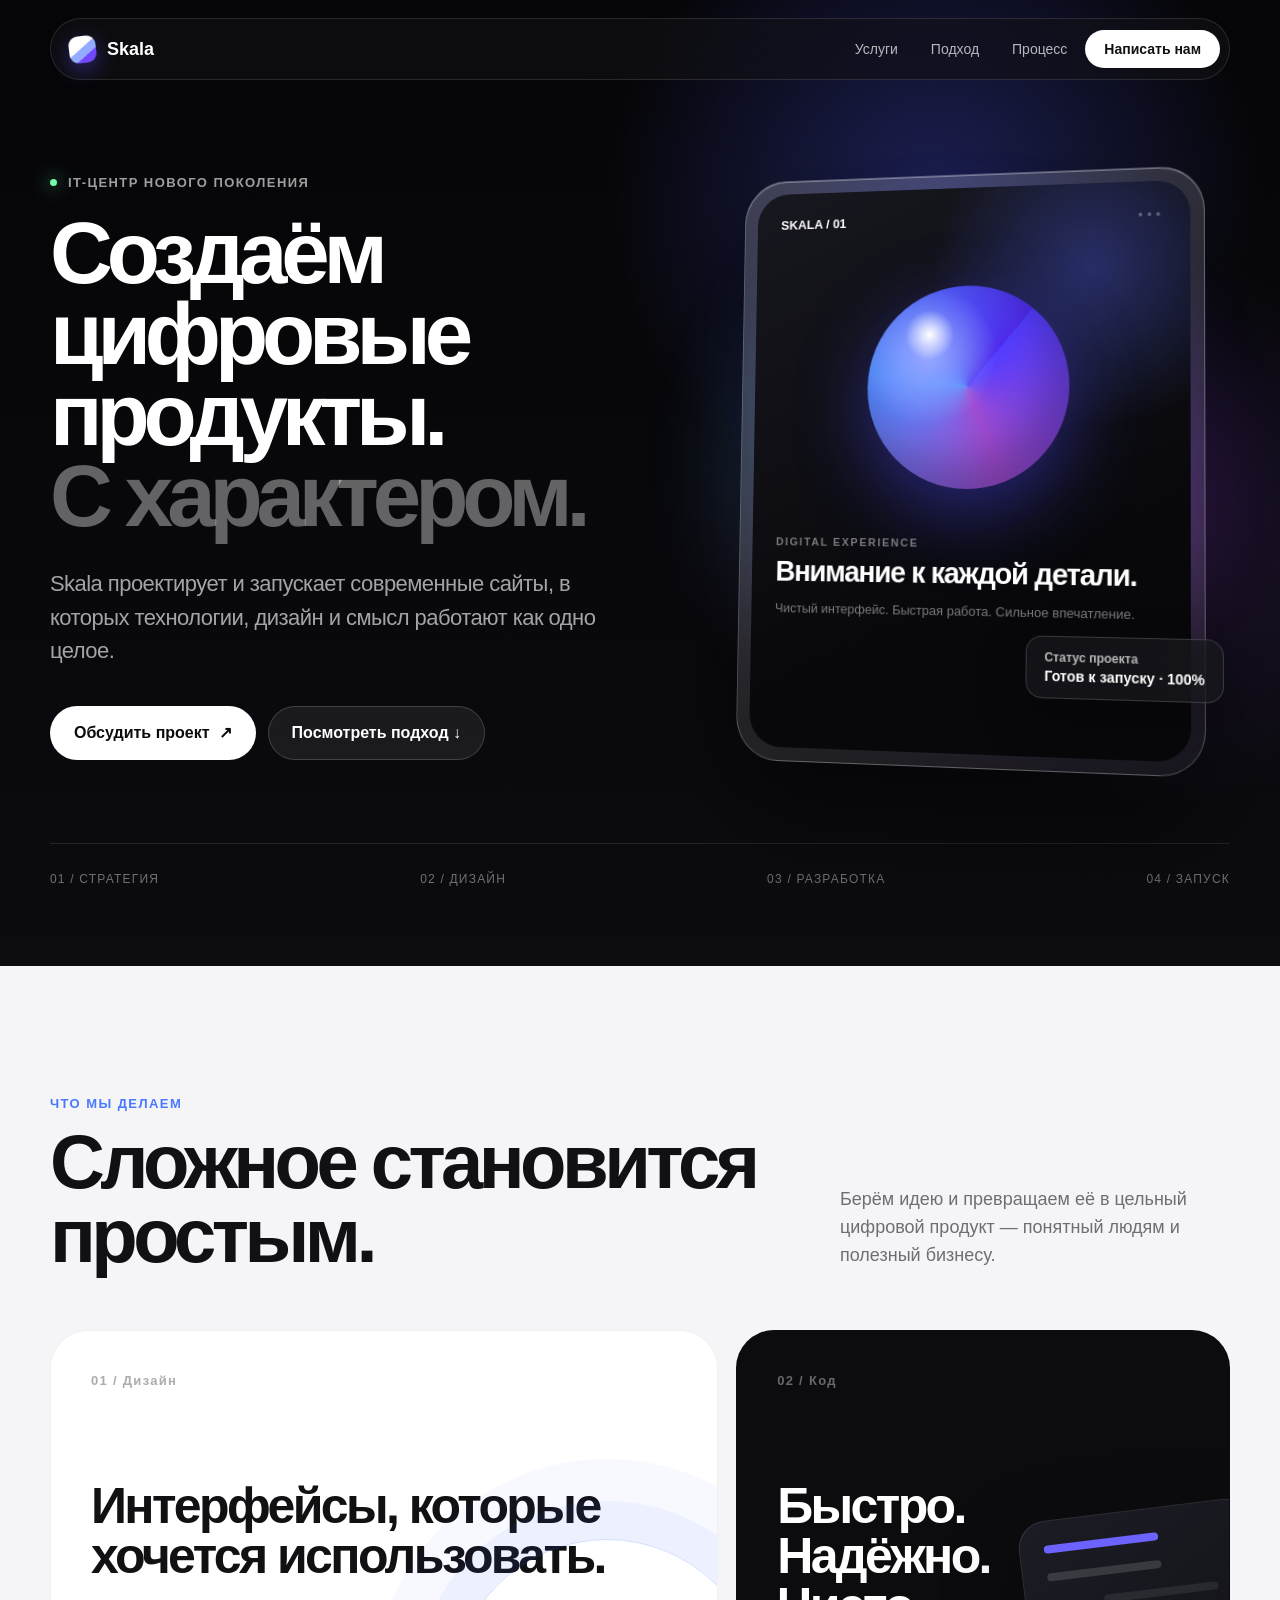
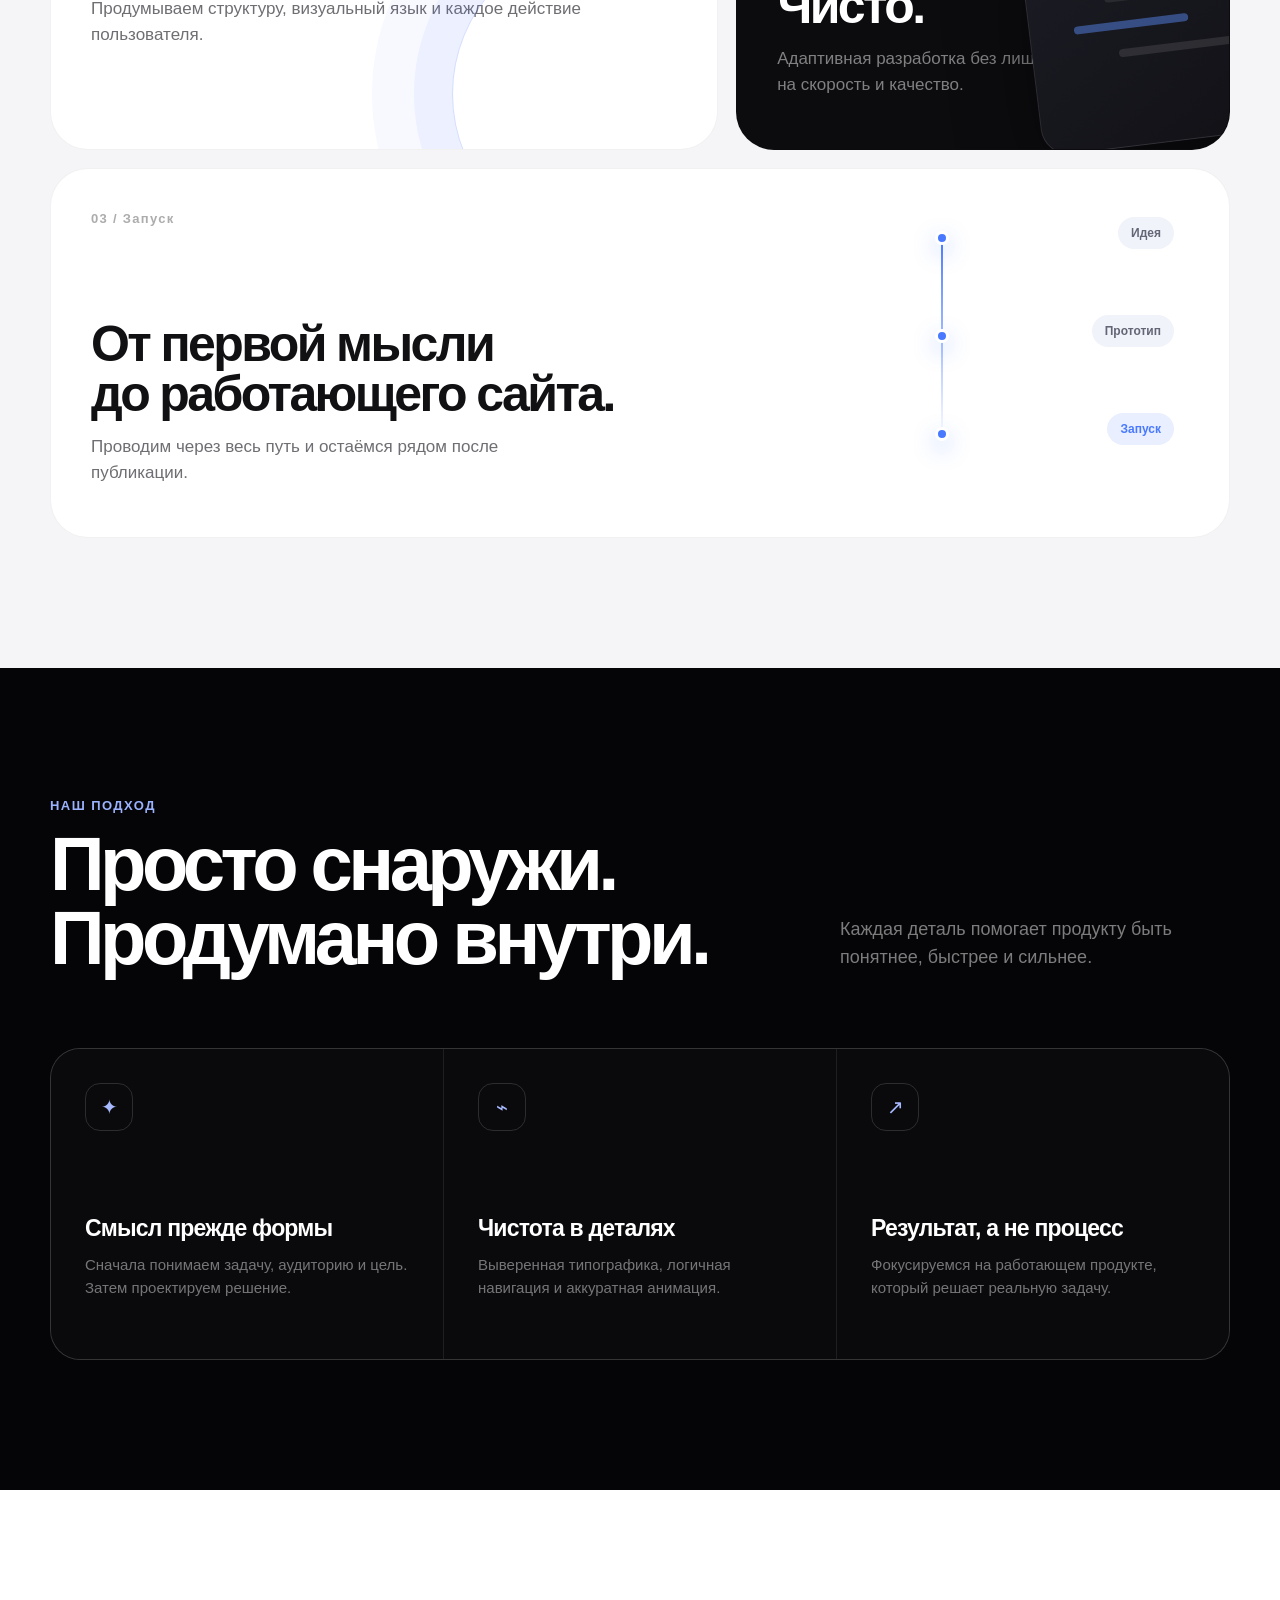
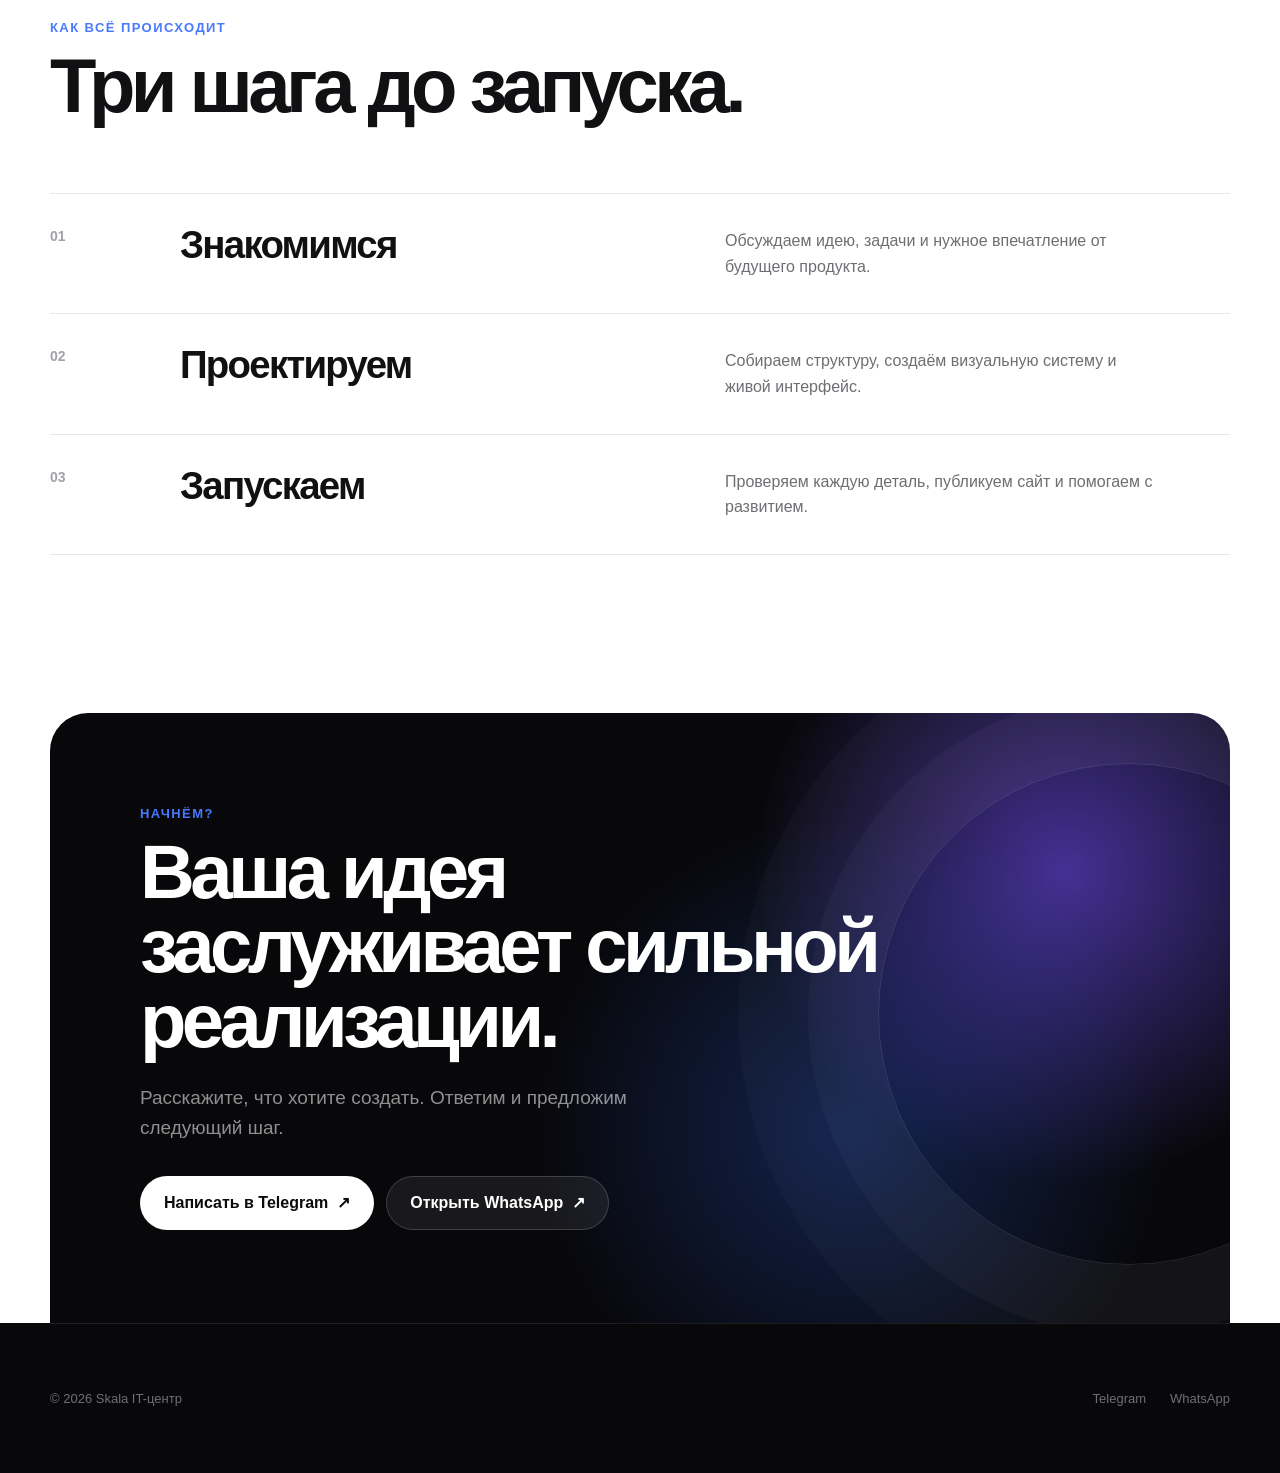
==== index.html @ bb8cf8e9 "Add files via upload" ====
<!doctype html>
<html lang="ru">
<head>
  <meta charset="UTF-8">
  <meta name="viewport" content="width=device-width, initial-scale=1">
  <meta name="description" content="Skala — IT-центр. Создаём современные сайты и цифровые продукты.">
  <meta property="og:type" content="website">
  <meta property="og:title" content="Skala — цифровые продукты с характером">
  <meta property="og:description" content="Современные сайты и цифровые продукты: от идеи до готового запуска.">
  <meta property="og:image" content="og.png">
  <meta name="twitter:card" content="summary_large_image">
  <meta name="twitter:title" content="Skala — цифровые продукты с характером">
  <meta name="twitter:description" content="Современные сайты и цифровые продукты: от идеи до готового запуска.">
  <meta name="twitter:image" content="og.png">
  <meta name="theme-color" content="#050507">
  <title>Skala — цифровые продукты с характером</title>
  <style>
    :root{--bg:#050507;--paper:#f5f5f7;--ink:#111114;--muted:#6e6e73;--blue:#4879ff;--r:38px}
    *{box-sizing:border-box}html{scroll-behavior:smooth}body{margin:0;background:var(--paper);color:var(--ink);font-family:-apple-system,BlinkMacSystemFont,"Segoe UI",sans-serif;-webkit-font-smoothing:antialiased;overflow-x:hidden}a{color:inherit}.shell{width:min(1180px,calc(100% - 48px));margin:auto}
    .navbox{position:fixed;inset:18px 0 auto;z-index:20;pointer-events:none}.nav{min-height:62px;padding:8px 9px 8px 18px;border:1px solid #ffffff1e;border-radius:999px;background:#111114a8;backdrop-filter:blur(22px) saturate(150%);display:flex;align-items:center;justify-content:space-between;color:#fff;pointer-events:auto;transition:.3s}.nav.scrolled{transform:translateY(-4px);background:#111114eb;box-shadow:0 16px 50px #0005}.brand{display:flex;align-items:center;gap:11px;font-size:18px;font-weight:700;text-decoration:none}.mark{width:27px;height:27px;border-radius:9px;background:linear-gradient(145deg,#fff 0 45%,#94acff 46% 68%,#7148ff 69%);box-shadow:0 7px 20px #574cff66;transform:rotate(-7deg)}.links{display:flex;align-items:center;gap:3px}.links a{padding:11px 15px;border-radius:999px;color:#ffffffb3;font-size:14px;text-decoration:none}.links a:hover{color:#fff;background:#ffffff12}.links .navcta{padding-inline:19px;color:#111;background:#fff;font-weight:650}.menu{display:none}
    .hero{min-height:930px;padding:170px 0 80px;color:#fff;background:radial-gradient(circle at 73% 20%,#4e58ff4d,transparent 27%),radial-gradient(circle at 90% 55%,#a64fff29,transparent 22%),linear-gradient(#050507,#0b0b10);overflow:hidden}.hero-grid{display:grid;grid-template-columns:1.05fr minmax(390px,.95fr);gap:70px;align-items:center}.eyebrow,.kicker{margin:0 0 23px;color:#ffffff9c;font-size:13px;font-weight:700;letter-spacing:.11em;text-transform:uppercase}.eyebrow{display:flex;align-items:center;gap:11px}.eyebrow:before{content:"";width:7px;height:7px;border-radius:50%;background:#70ffa8;box-shadow:0 0 18px #70ffa8}.hero h1{margin:0;font-size:clamp(56px,6.8vw,94px);line-height:.93;letter-spacing:-.07em;font-weight:720}.hero h1 span{display:block;color:#ffffff5e}.lead{max-width:590px;margin:30px 0 0;color:#ffffffa1;font-size:clamp(18px,2vw,22px);line-height:1.52;letter-spacing:-.025em}.actions{display:flex;gap:12px;flex-wrap:wrap;margin-top:38px}.btn{min-height:54px;padding:0 23px;border:1px solid transparent;border-radius:999px;display:inline-flex;align-items:center;justify-content:center;gap:9px;font-size:16px;font-weight:650;text-decoration:none;transition:.22s}.btn:hover{transform:translateY(-2px)}.primary{color:#0b0b0d;background:#fff}.ghost{border-color:#ffffff2b;background:#ffffff12;color:#fff}.btn span{transition:.22s}.btn:hover span{transform:translate(3px,-2px)}
    .visual{position:relative;min-height:590px;display:grid;place-items:center;perspective:1200px}.halo{position:absolute;width:460px;height:460px;border-radius:50%;background:conic-gradient(#315dff,#913cff,#d06ee8,#5ea1ff,#315dff);filter:blur(45px);opacity:.3;animation:breathe 7s ease-in-out infinite}.device{position:relative;width:min(100%,470px);aspect-ratio:.79;padding:13px;border:1px solid #ffffff38;border-radius:44px;background:linear-gradient(145deg,#ffffff32,#ffffff0a);box-shadow:0 50px 100px #0008,inset 0 1px #ffffff50;transform:rotateY(-9deg) rotateX(3deg);backdrop-filter:blur(20px);animation:float 7s ease-in-out infinite}.screen{height:100%;padding:25px;border-radius:33px;background:radial-gradient(circle at 78% 15%,#5466ff59,transparent 27%),linear-gradient(155deg,#17171f,#08080b 70%)}.screen-top{display:flex;justify-content:space-between;font-size:13px;font-weight:700}.dots{letter-spacing:4px;color:#ffffff4b}.orb{width:205px;height:205px;margin:60px auto 48px;border-radius:50%;background:radial-gradient(circle at 31% 24%,#fff,transparent 12%),radial-gradient(circle at 30% 34%,#9aa8ff,transparent 36%),conic-gradient(from 40deg,#523cff,#a04cd3,#4b8cff,#4f2bec);box-shadow:0 24px 78px #4b48ff73,inset -18px -24px 45px #0004}.label{margin:0 0 9px;color:#ffffff75;font-size:11px;font-weight:700;letter-spacing:.16em;text-transform:uppercase}.screen h2{margin:0;font-size:29px;line-height:1.05;letter-spacing:-.045em}.screen p:last-child{color:#ffffff75;font-size:13px;line-height:1.5}.note{position:absolute;right:-18px;bottom:70px;padding:13px 17px;border:1px solid #ffffff29;border-radius:16px;background:#18181eba;box-shadow:0 20px 50px #0005;backdrop-filter:blur(18px);color:#ffffffb3;font-size:12px;font-weight:600}.note strong{display:block;margin-top:3px;color:#fff;font-size:14px}.hero-foot{margin-top:78px;padding-top:28px;border-top:1px solid #ffffff1a;display:flex;justify-content:space-between;color:#ffffff6b;font-size:12px;letter-spacing:.1em;text-transform:uppercase}
    .section{padding:130px 0}.head{display:flex;justify-content:space-between;align-items:end;gap:40px;margin-bottom:56px}.kicker{color:var(--blue);margin-bottom:14px}.head h2,.cta h2{max-width:800px;margin:0;font-size:clamp(44px,6.1vw,76px);line-height:.98;letter-spacing:-.06em}.intro{max-width:390px;margin:0 0 4px;color:var(--muted);font-size:18px;line-height:1.55}
    .bento{display:grid;grid-template-columns:1.15fr .85fr;gap:18px}.card{position:relative;min-height:420px;padding:40px;border:1px solid #1111140f;border-radius:var(--r);background:#fff;overflow:hidden;transition:.35s}.card:hover{transform:translateY(-5px);box-shadow:0 28px 70px #00000014}.dark{color:#fff;background:#0c0c0f}.wide{grid-column:1/-1;min-height:370px}.num{color:#11111459;font-size:13px;font-weight:750;letter-spacing:.1em}.dark .num{color:#ffffff61}.card h3{max-width:570px;margin:92px 0 15px;font-size:clamp(32px,4vw,50px);line-height:1;letter-spacing:-.052em}.card p{max-width:500px;margin:0;color:var(--muted);font-size:17px;line-height:1.55}.dark p{color:#ffffff7a}.rings{position:absolute;width:310px;height:310px;right:-45px;bottom:-100px;border:1px solid #3964ff38;border-radius:50%;box-shadow:0 0 0 38px #3964ff0f,0 0 0 80px #3964ff09}.code{position:absolute;right:-35px;bottom:5px;width:235px;height:235px;padding:24px;border:1px solid #ffffff1a;border-radius:28px;background:linear-gradient(145deg,#1c1c25,#111116);box-shadow:0 30px 80px #0006;transform:rotate(-7deg)}.code:before{content:"";display:block;width:62%;height:8px;border-radius:8px;background:#6b62ff;box-shadow:0 28px #ffffff24,54px 56px #ffffff14,20px 84px #5e91ff73,62px 112px #ffffff1a}.timeline{position:absolute;right:55px;top:48px;width:38%;height:76%}.line{position:absolute;left:48%;top:6%;width:2px;height:70%;background:linear-gradient(var(--blue),#3972ff0d)}.stage{position:absolute;right:0;padding:9px 13px;border-radius:999px;background:#f1f3fa;color:#646675;font-size:12px;font-weight:700}.s1{top:0}.s2{top:35%}.s3{top:70%;color:var(--blue);background:#e9efff}.pin{position:absolute;left:calc(48% - 6px);width:14px;height:14px;border:3px solid #fff;border-radius:50%;background:var(--blue);box-shadow:0 8px 22px #2f6bff59}.p1{top:5%}.p2{top:40%}.p3{top:75%}
    .black{color:#fff;background:var(--bg)}.black .kicker{color:#9bb3ff}.black .intro{color:#ffffff7a}.values{display:grid;grid-template-columns:repeat(3,1fr);gap:1px;margin-top:72px;border:1px solid #ffffff1a;border-radius:30px;overflow:hidden;background:#ffffff1a}.value{min-height:310px;padding:34px;background:#0a0a0d}.icon{width:48px;height:48px;margin-bottom:84px;border:1px solid #ffffff24;border-radius:15px;display:grid;place-items:center;color:#a8baff;font-size:20px}.value h3{margin:0 0 11px;font-size:23px;letter-spacing:-.035em}.value p{margin:0;color:#ffffff70;font-size:15px;line-height:1.55}
    .process{background:#fff}.steps{margin-top:70px}.step{display:grid;grid-template-columns:90px 1fr 1fr;gap:40px;padding:34px 0;border-top:1px solid #1111141a}.step:last-child{border-bottom:1px solid #1111141a}.step span{color:#a2a2a8;font-size:14px;font-weight:700}.step h3{margin:-5px 0 0;font-size:clamp(28px,3vw,41px);letter-spacing:-.045em}.step p{max-width:430px;margin:0;color:var(--muted);font-size:16px;line-height:1.6}
    .contact{padding:28px 0 0;background:#fff}.cta{position:relative;min-height:610px;padding:90px;border-radius:var(--r) var(--r) 0 0;color:#fff;background:radial-gradient(circle at 86% 26%,#7251ff8f,transparent 28%),radial-gradient(circle at 68% 68%,#2d69ff47,transparent 35%),#08080b;overflow:hidden;display:flex;flex-direction:column;align-items:flex-start;justify-content:center}.cta:after{content:"";position:absolute;right:-150px;top:50px;width:500px;height:500px;border:1px solid #ffffff1f;border-radius:50%;box-shadow:0 0 0 70px #ffffff07,0 0 0 140px #ffffff05}.cta>*{position:relative;z-index:1}.cta p:not(.kicker){max-width:570px;margin:25px 0 0;color:#ffffff8c;font-size:19px;line-height:1.55}.cta .actions{margin-top:34px}footer{color:#ffffff6b;background:#08080b}.footer{min-height:150px;border-top:1px solid #ffffff17;display:flex;align-items:center;justify-content:space-between;font-size:13px}.social{display:flex;gap:24px}.social a{text-decoration:none}.social a:hover{color:#fff}
    .reveal{opacity:0;transform:translateY(24px);transition:opacity .75s,transform .75s cubic-bezier(.2,.75,.2,1)}.reveal.visible{opacity:1;transform:none}
    @keyframes float{0%,100%{transform:rotateY(-9deg) rotateX(3deg) translateY(0)}50%{transform:rotateY(-7deg) rotateX(1deg) translateY(-13px)}}@keyframes breathe{0%,100%{transform:scale(.92);opacity:.26}50%{transform:scale(1.08) rotate(10deg);opacity:.4}}
    @media(max-width:940px){.hero-grid{grid-template-columns:1fr}.visual{min-height:560px}.device{width:min(78vw,460px)}.head{display:block}.intro{margin-top:24px}.values{grid-template-columns:1fr}.value{min-height:235px}.icon{margin-bottom:48px}}
    @media(max-width:720px){.shell{width:calc(100% - 28px)}.navbox{top:10px}.nav{min-height:56px}.menu{width:40px;height:40px;border:0;border-radius:50%;background:#fff;display:grid;place-items:center;font-size:18px}.links{position:absolute;top:64px;left:0;right:0;padding:10px;border:1px solid #ffffff1f;border-radius:24px;background:#0e0e11f7;display:none;flex-direction:column;align-items:stretch;box-shadow:0 25px 60px #0007}.links.open{display:flex}.links a{text-align:center;padding:14px}.hero{min-height:auto;padding:136px 0 62px}.hero h1{font-size:clamp(49px,14vw,68px)}.actions{flex-direction:column}.btn{width:100%}.visual{min-height:470px}.device{width:min(84vw,390px);border-radius:36px}.screen{padding:21px;border-radius:27px}.orb{width:165px;height:165px;margin:43px auto 35px}.screen h2{font-size:24px}.note{right:-9px;bottom:45px}.hero-foot{margin-top:42px;display:grid;grid-template-columns:1fr 1fr;gap:15px;font-size:10px}.section{padding:92px 0}.head h2,.cta h2{font-size:clamp(40px,12vw,58px)}.head{margin-bottom:38px}.bento{grid-template-columns:1fr}.card,.wide{grid-column:auto;min-height:400px;padding:30px;border-radius:31px}.card h3{margin-top:72px}.wide{padding-bottom:210px}.timeline{right:10%;top:auto;bottom:10px;width:67%;height:185px}.code{right:-45px;width:210px;height:210px}.values{margin-top:48px}.step{grid-template-columns:42px 1fr;gap:14px}.step p{grid-column:2;margin-top:-15px}.contact{padding-top:12px}.cta{min-height:560px;padding:55px 28px;border-radius:32px 32px 0 0}.cta:after{opacity:.45}.cta .actions{width:100%}.footer{padding:35px 0;flex-direction:column;align-items:flex-start;justify-content:center;gap:24px}}
    @media(prefers-reduced-motion:reduce){html{scroll-behavior:auto}*,*:before,*:after{animation-duration:.01ms!important;transition-duration:.01ms!important}.reveal{opacity:1;transform:none}}
  </style>
</head>
<body>
  <header class="navbox"><nav class="nav shell"><a class="brand" href="#top"><span class="mark"></span>Skala</a><button class="menu" aria-expanded="false" aria-label="Открыть меню">≡</button><div class="links"><a href="#services">Услуги</a><a href="#approach">Подход</a><a href="#process">Процесс</a><a class="navcta" href="https://t.me/Skala9009" target="_blank" rel="noopener">Написать нам</a></div></nav></header>
  <main id="top">
    <section class="hero"><div class="shell">
      <div class="hero-grid">
        <div><p class="eyebrow">IT-центр нового поколения</p><h1>Создаём цифровые продукты.<span>С характером.</span></h1><p class="lead">Skala проектирует и запускает современные сайты, в которых технологии, дизайн и смысл работают как одно целое.</p><div class="actions"><a class="btn primary" href="https://t.me/Skala9009" target="_blank" rel="noopener">Обсудить проект <span>↗</span></a><a class="btn ghost" href="#services">Посмотреть подход ↓</a></div></div>
        <div class="visual"><div class="halo"></div><div class="device"><div class="screen"><div class="screen-top"><span>SKALA / 01</span><span class="dots">•••</span></div><div class="orb"></div><p class="label">Digital experience</p><h2>Внимание к каждой детали.</h2><p>Чистый интерфейс. Быстрая работа. Сильное впечатление.</p></div><div class="note">Статус проекта<strong>Готов к запуску · 100%</strong></div></div></div>
      </div>
      <div class="hero-foot"><span>01 / Стратегия</span><span>02 / Дизайн</span><span>03 / Разработка</span><span>04 / Запуск</span></div>
    </div></section>
    <section class="section" id="services"><div class="shell">
      <div class="head reveal"><div><p class="kicker">Что мы делаем</p><h2>Сложное становится простым.</h2></div><p class="intro">Берём идею и превращаем её в цельный цифровой продукт — понятный людям и полезный бизнесу.</p></div>
      <div class="bento">
        <article class="card reveal"><span class="num">01 / Дизайн</span><h3>Интерфейсы, которые хочется использовать.</h3><p>Продумываем структуру, визуальный язык и каждое действие пользователя.</p><div class="rings"></div></article>
        <article class="card dark reveal"><span class="num">02 / Код</span><h3>Быстро.<br>Надёжно.<br>Чисто.</h3><p>Адаптивная разработка без лишнего — с фокусом на скорость и качество.</p><div class="code"></div></article>
        <article class="card wide reveal"><span class="num">03 / Запуск</span><h3>От первой мысли<br>до работающего сайта.</h3><p>Проводим через весь путь и остаёмся рядом после публикации.</p><div class="timeline"><span class="line"></span><i class="pin p1"></i><i class="pin p2"></i><i class="pin p3"></i><span class="stage s1">Идея</span><span class="stage s2">Прототип</span><span class="stage s3">Запуск</span></div></article>
      </div>
    </div></section>
    <section class="section black" id="approach"><div class="shell">
      <div class="head reveal"><div><p class="kicker">Наш подход</p><h2>Просто снаружи.<br>Продумано внутри.</h2></div><p class="intro">Каждая деталь помогает продукту быть понятнее, быстрее и сильнее.</p></div>
      <div class="values reveal"><article class="value"><div class="icon">✦</div><h3>Смысл прежде формы</h3><p>Сначала понимаем задачу, аудиторию и цель. Затем проектируем решение.</p></article><article class="value"><div class="icon">⌁</div><h3>Чистота в деталях</h3><p>Выверенная типографика, логичная навигация и аккуратная анимация.</p></article><article class="value"><div class="icon">↗</div><h3>Результат, а не процесс</h3><p>Фокусируемся на работающем продукте, который решает реальную задачу.</p></article></div>
    </div></section>
    <section class="section process" id="process"><div class="shell">
      <div class="head reveal"><div><p class="kicker">Как всё происходит</p><h2>Три шага до запуска.</h2></div></div>
      <div class="steps"><article class="step reveal"><span>01</span><h3>Знакомимся</h3><p>Обсуждаем идею, задачи и нужное впечатление от будущего продукта.</p></article><article class="step reveal"><span>02</span><h3>Проектируем</h3><p>Собираем структуру, создаём визуальную систему и живой интерфейс.</p></article><article class="step reveal"><span>03</span><h3>Запускаем</h3><p>Проверяем каждую деталь, публикуем сайт и помогаем с развитием.</p></article></div>
    </div></section>
    <section class="contact"><div class="shell"><div class="cta reveal"><p class="kicker">Начнём?</p><h2>Ваша идея заслуживает сильной реализации.</h2><p>Расскажите, что хотите создать. Ответим и предложим следующий шаг.</p><div class="actions"><a class="btn primary" href="https://t.me/Skala9009" target="_blank" rel="noopener">Написать в Telegram <span>↗</span></a><a class="btn ghost" href="https://wa.me/79994349009" target="_blank" rel="noopener">Открыть WhatsApp <span>↗</span></a></div></div></div></section>
  </main>
  <footer><div class="footer shell"><span>© <span id="year"></span> Skala IT-центр</span><div class="social"><a href="https://t.me/Skala9009" target="_blank" rel="noopener">Telegram</a><a href="https://wa.me/79994349009" target="_blank" rel="noopener">WhatsApp</a></div></div></footer>
  <script>
    const nav=document.querySelector('.nav'),menu=document.querySelector('.menu'),links=document.querySelector('.links');
    document.querySelector('#year').textContent=new Date().getFullYear();
    addEventListener('scroll',()=>nav.classList.toggle('scrolled',scrollY>24),{passive:true});
    menu.addEventListener('click',()=>{let open=links.classList.toggle('open');menu.setAttribute('aria-expanded',open);menu.textContent=open?'×':'≡'});
    links.querySelectorAll('a').forEach(a=>a.addEventListener('click',()=>{links.classList.remove('open');menu.textContent='≡'}));
    if(!matchMedia('(prefers-reduced-motion: reduce)').matches&&'IntersectionObserver'in window){const o=new IntersectionObserver(es=>es.forEach(e=>{if(e.isIntersecting){e.target.classList.add('visible');o.unobserve(e.target)}}),{threshold:.12});document.querySelectorAll('.reveal').forEach(e=>o.observe(e))}else document.querySelectorAll('.reveal').forEach(e=>e.classList.add('visible'));
  </script>
</body>
</html>
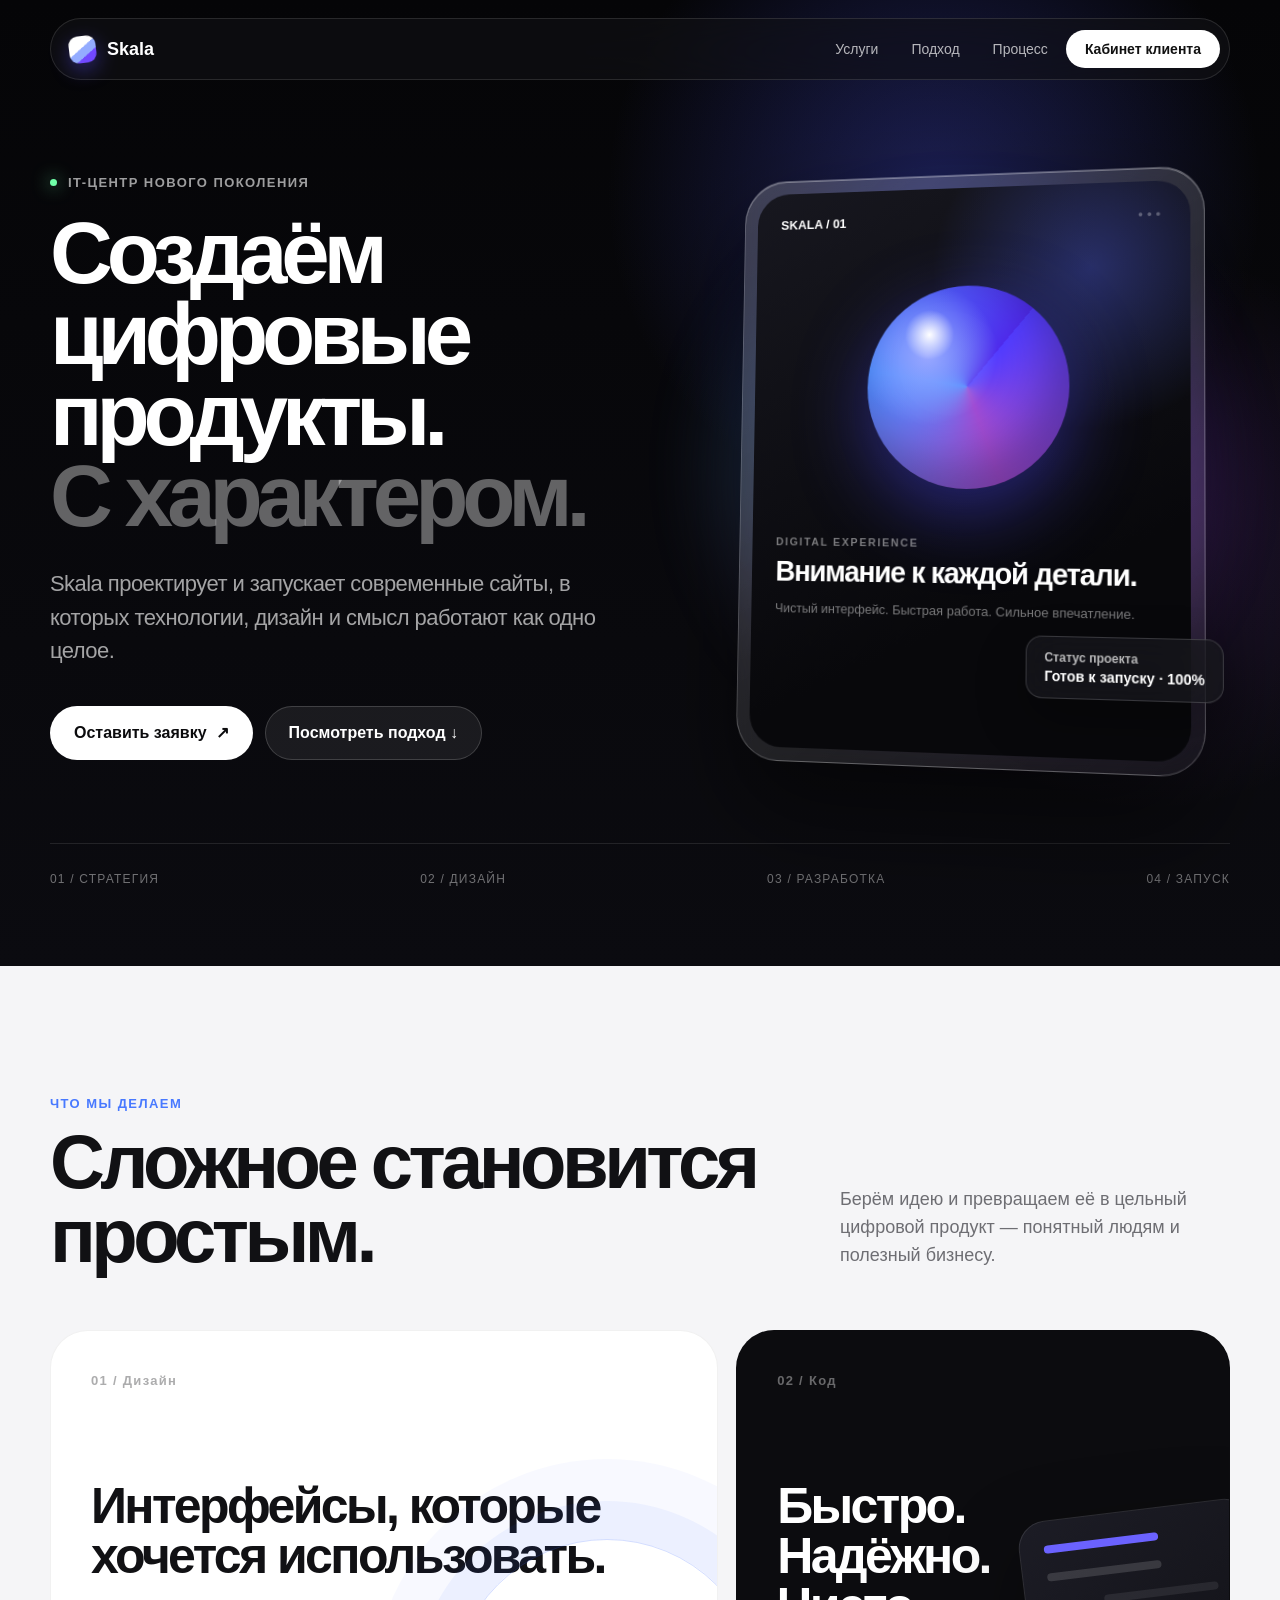
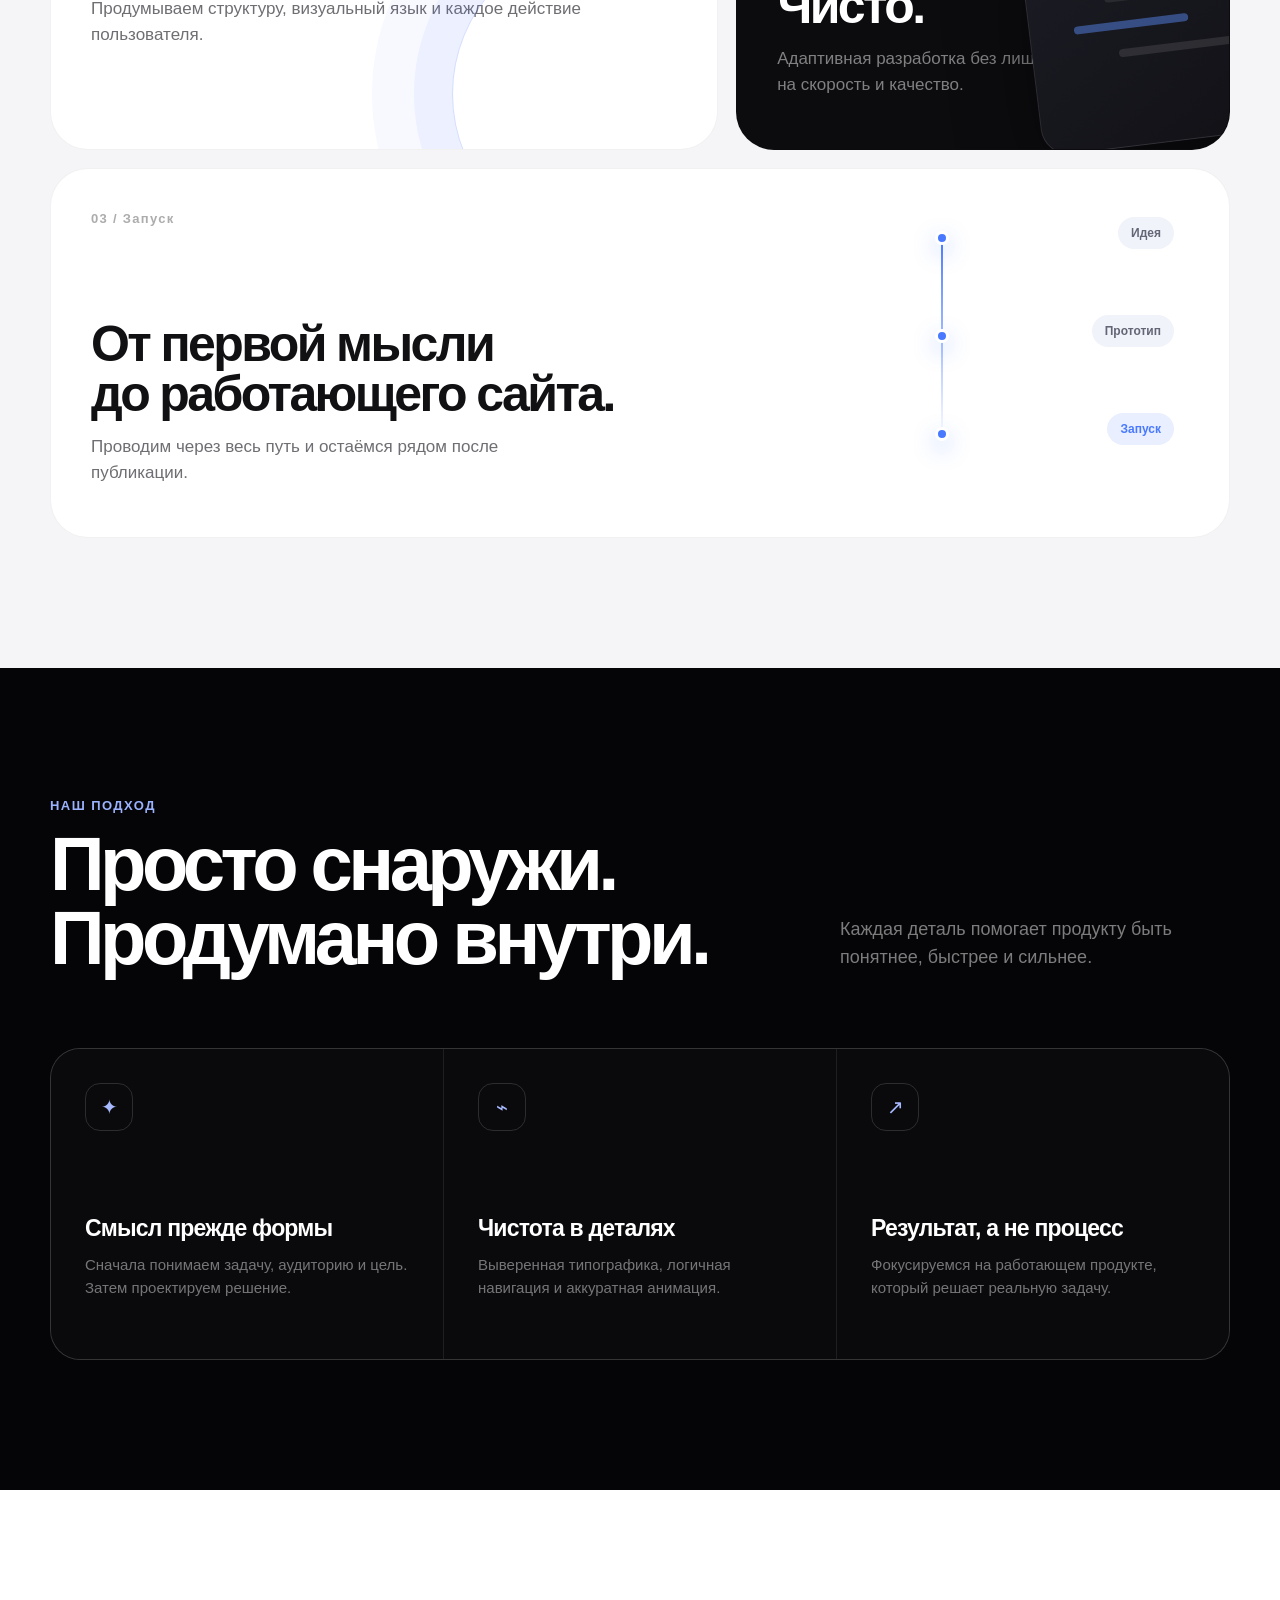
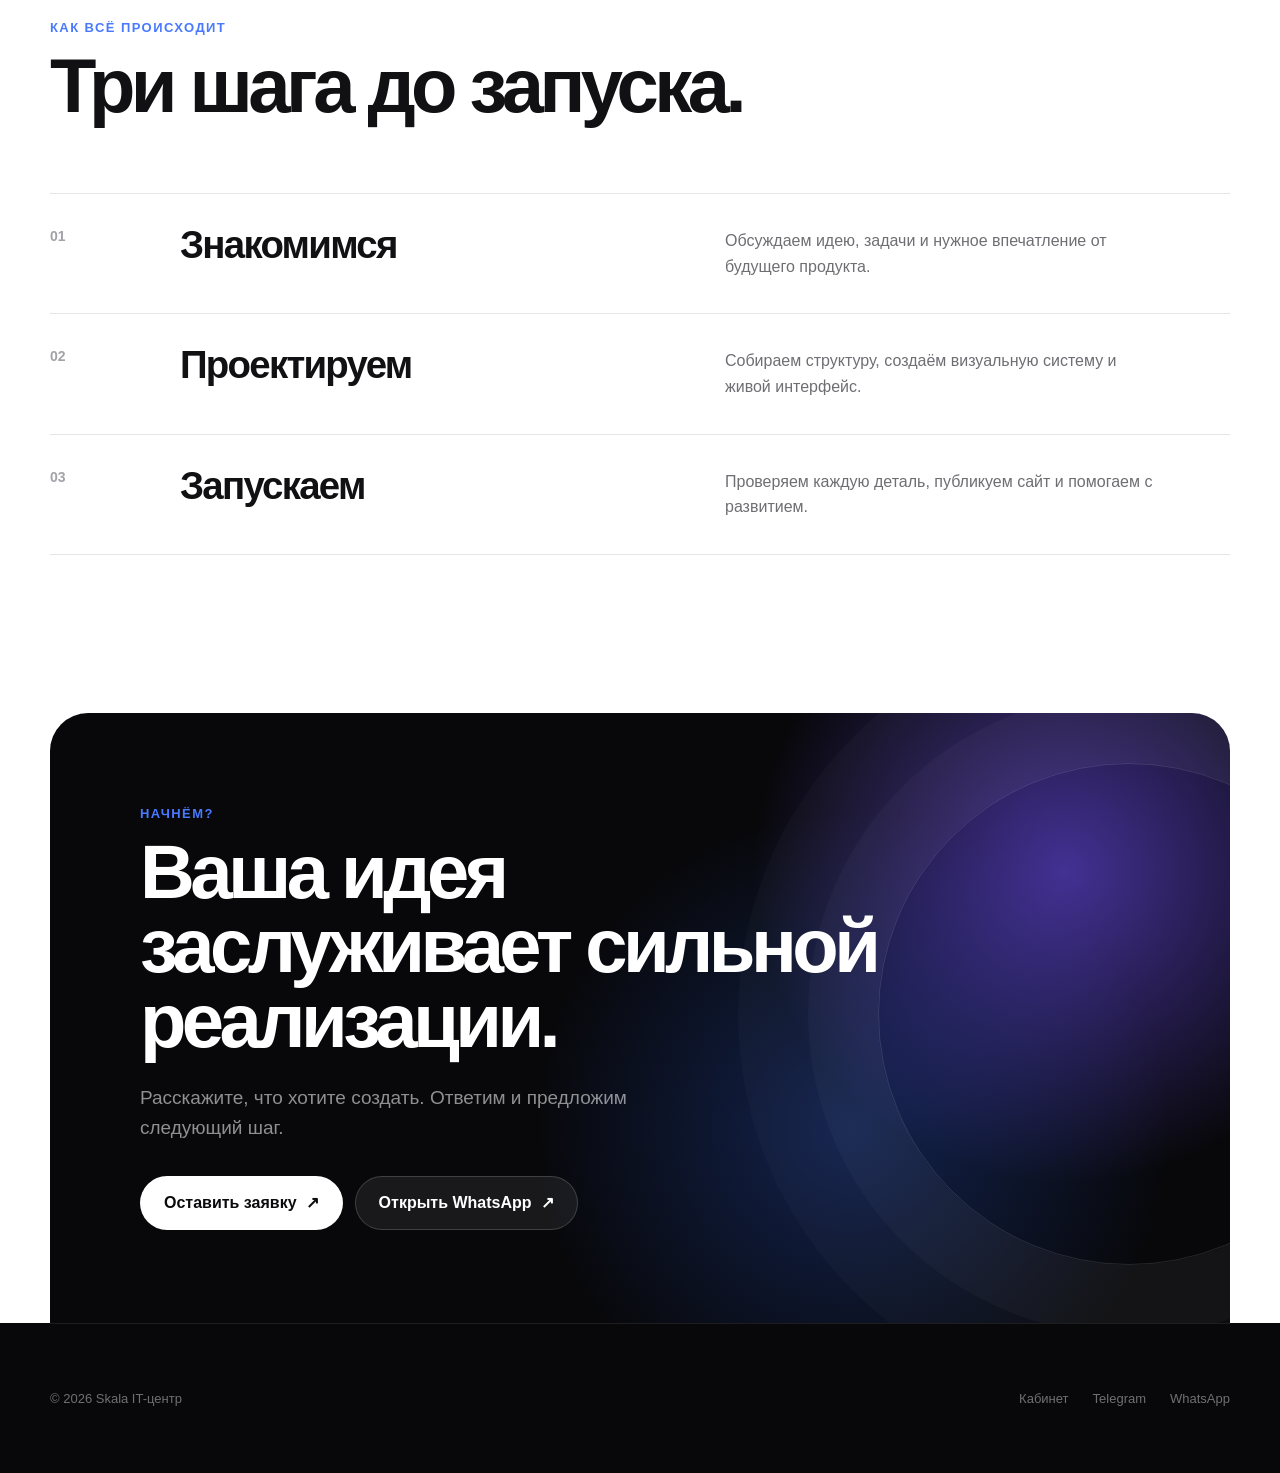
==== commit d04375aa: "Publish Skala app" ====
--- a/index.html
+++ b/index.html
@@ -33,11 +33,11 @@
   </style>
 </head>
 <body>
-  <header class="navbox"><nav class="nav shell"><a class="brand" href="#top"><span class="mark"></span>Skala</a><button class="menu" aria-expanded="false" aria-label="Открыть меню">≡</button><div class="links"><a href="#services">Услуги</a><a href="#approach">Подход</a><a href="#process">Процесс</a><a class="navcta" href="https://t.me/Skala9009" target="_blank" rel="noopener">Написать нам</a></div></nav></header>
+  <header class="navbox"><nav class="nav shell"><a class="brand" href="#top"><span class="mark"></span>Skala</a><button class="menu" aria-expanded="false" aria-label="Открыть меню">≡</button><div class="links"><a href="#services">Услуги</a><a href="#approach">Подход</a><a href="#process">Процесс</a><a class="navcta" href="app/">Кабинет клиента</a></div></nav></header>
   <main id="top">
     <section class="hero"><div class="shell">
       <div class="hero-grid">
-        <div><p class="eyebrow">IT-центр нового поколения</p><h1>Создаём цифровые продукты.<span>С характером.</span></h1><p class="lead">Skala проектирует и запускает современные сайты, в которых технологии, дизайн и смысл работают как одно целое.</p><div class="actions"><a class="btn primary" href="https://t.me/Skala9009" target="_blank" rel="noopener">Обсудить проект <span>↗</span></a><a class="btn ghost" href="#services">Посмотреть подход ↓</a></div></div>
+        <div><p class="eyebrow">IT-центр нового поколения</p><h1>Создаём цифровые продукты.<span>С характером.</span></h1><p class="lead">Skala проектирует и запускает современные сайты, в которых технологии, дизайн и смысл работают как одно целое.</p><div class="actions"><a class="btn primary" href="app/">Оставить заявку <span>↗</span></a><a class="btn ghost" href="#services">Посмотреть подход ↓</a></div></div>
         <div class="visual"><div class="halo"></div><div class="device"><div class="screen"><div class="screen-top"><span>SKALA / 01</span><span class="dots">•••</span></div><div class="orb"></div><p class="label">Digital experience</p><h2>Внимание к каждой детали.</h2><p>Чистый интерфейс. Быстрая работа. Сильное впечатление.</p></div><div class="note">Статус проекта<strong>Готов к запуску · 100%</strong></div></div></div>
       </div>
       <div class="hero-foot"><span>01 / Стратегия</span><span>02 / Дизайн</span><span>03 / Разработка</span><span>04 / Запуск</span></div>
@@ -58,9 +58,9 @@
       <div class="head reveal"><div><p class="kicker">Как всё происходит</p><h2>Три шага до запуска.</h2></div></div>
       <div class="steps"><article class="step reveal"><span>01</span><h3>Знакомимся</h3><p>Обсуждаем идею, задачи и нужное впечатление от будущего продукта.</p></article><article class="step reveal"><span>02</span><h3>Проектируем</h3><p>Собираем структуру, создаём визуальную систему и живой интерфейс.</p></article><article class="step reveal"><span>03</span><h3>Запускаем</h3><p>Проверяем каждую деталь, публикуем сайт и помогаем с развитием.</p></article></div>
     </div></section>
-    <section class="contact"><div class="shell"><div class="cta reveal"><p class="kicker">Начнём?</p><h2>Ваша идея заслуживает сильной реализации.</h2><p>Расскажите, что хотите создать. Ответим и предложим следующий шаг.</p><div class="actions"><a class="btn primary" href="https://t.me/Skala9009" target="_blank" rel="noopener">Написать в Telegram <span>↗</span></a><a class="btn ghost" href="https://wa.me/79994349009" target="_blank" rel="noopener">Открыть WhatsApp <span>↗</span></a></div></div></div></section>
+    <section class="contact"><div class="shell"><div class="cta reveal"><p class="kicker">Начнём?</p><h2>Ваша идея заслуживает сильной реализации.</h2><p>Расскажите, что хотите создать. Ответим и предложим следующий шаг.</p><div class="actions"><a class="btn primary" href="app/">Оставить заявку <span>↗</span></a><a class="btn ghost" href="https://wa.me/79994349009" target="_blank" rel="noopener">Открыть WhatsApp <span>↗</span></a></div></div></div></section>
   </main>
-  <footer><div class="footer shell"><span>© <span id="year"></span> Skala IT-центр</span><div class="social"><a href="https://t.me/Skala9009" target="_blank" rel="noopener">Telegram</a><a href="https://wa.me/79994349009" target="_blank" rel="noopener">WhatsApp</a></div></div></footer>
+  <footer><div class="footer shell"><span>© <span id="year"></span> Skala IT-центр</span><div class="social"><a href="app/">Кабинет</a><a href="https://t.me/Skala9009" target="_blank" rel="noopener">Telegram</a><a href="https://wa.me/79994349009" target="_blank" rel="noopener">WhatsApp</a></div></div></footer>
   <script>
     const nav=document.querySelector('.nav'),menu=document.querySelector('.menu'),links=document.querySelector('.links');
     document.querySelector('#year').textContent=new Date().getFullYear();
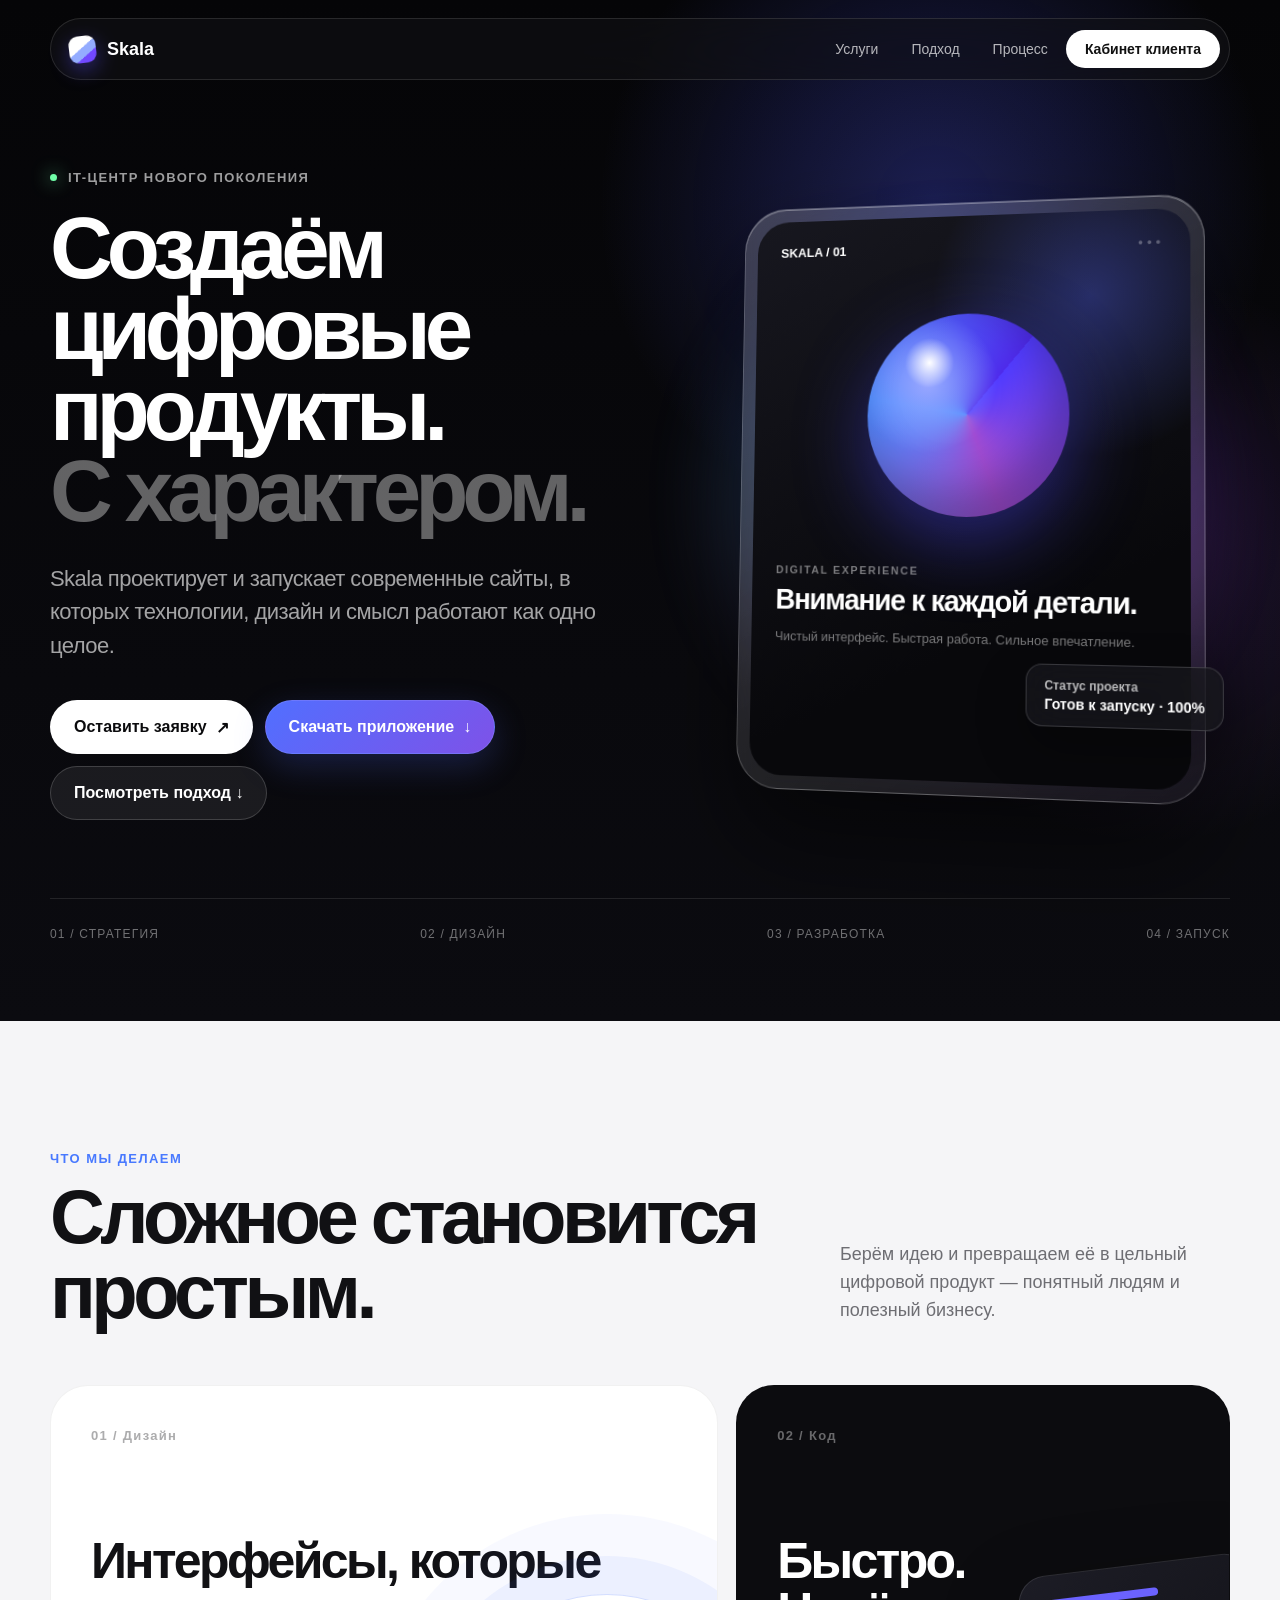
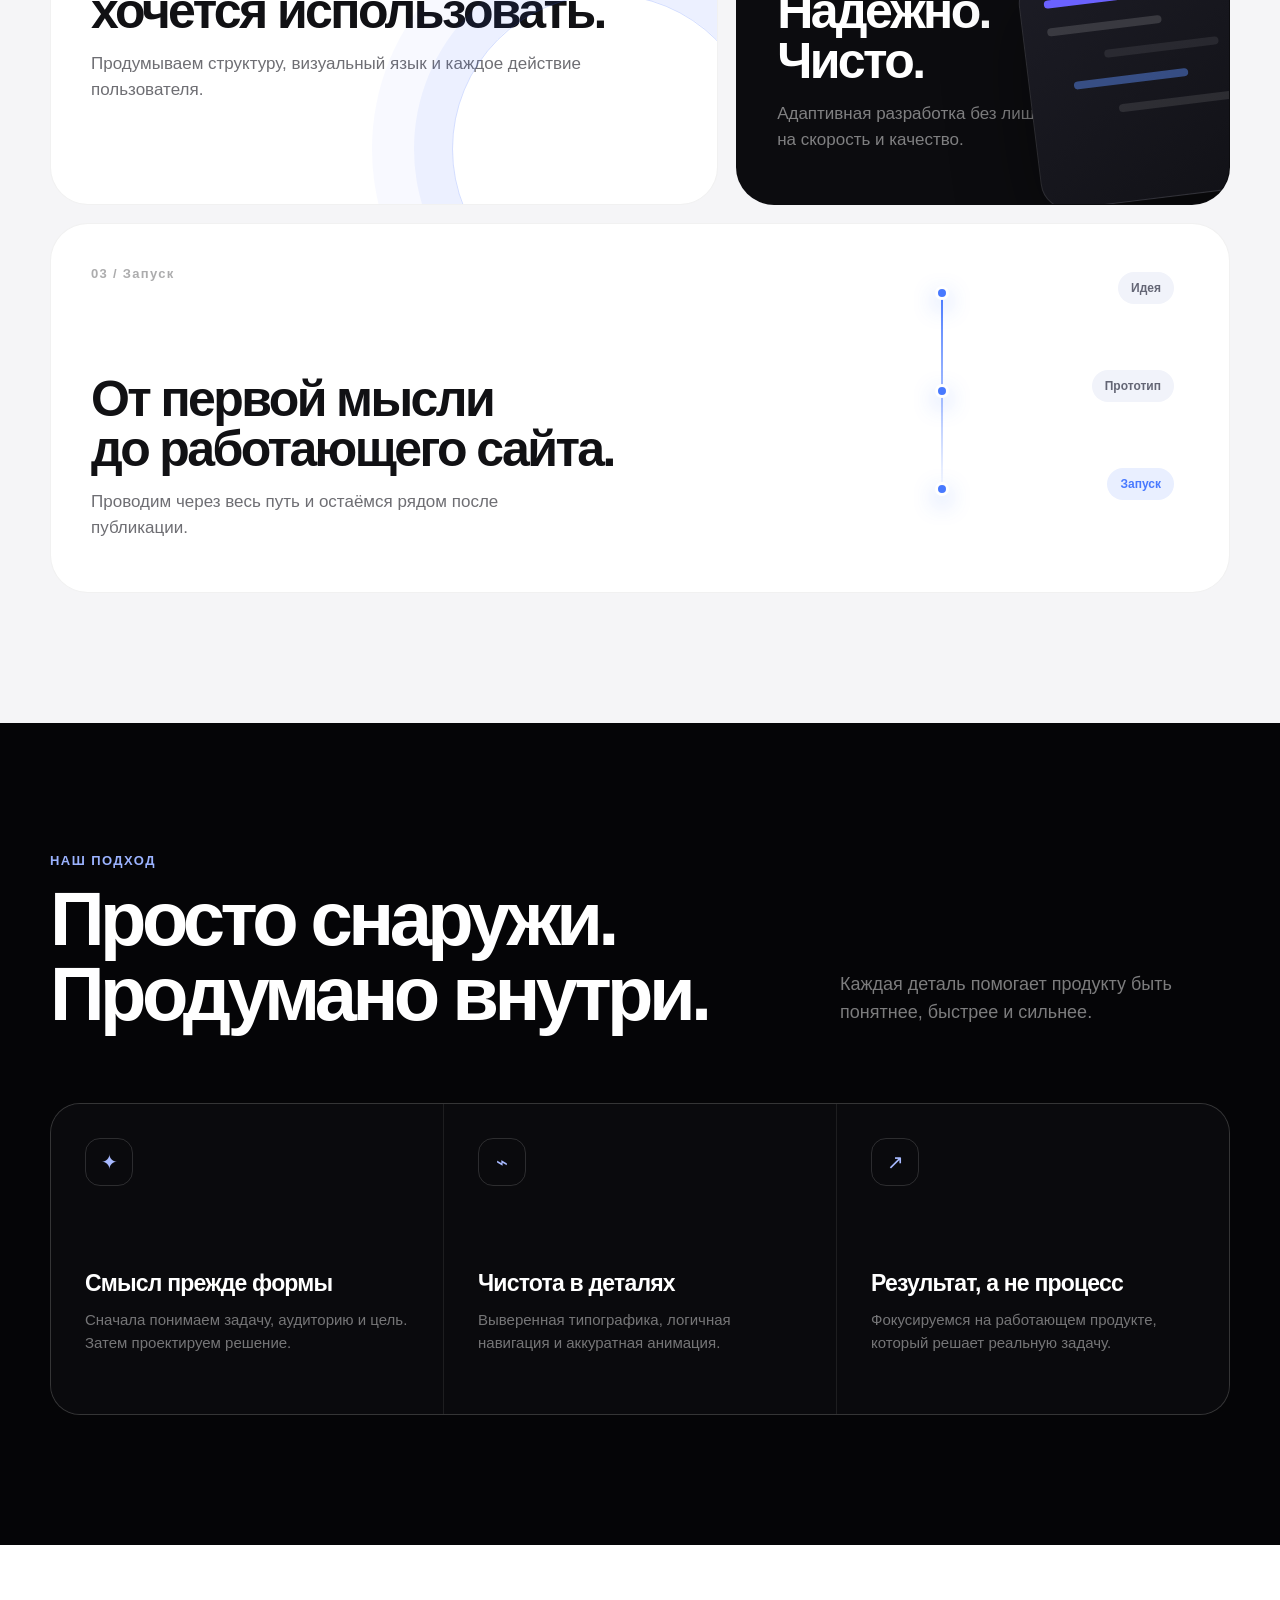
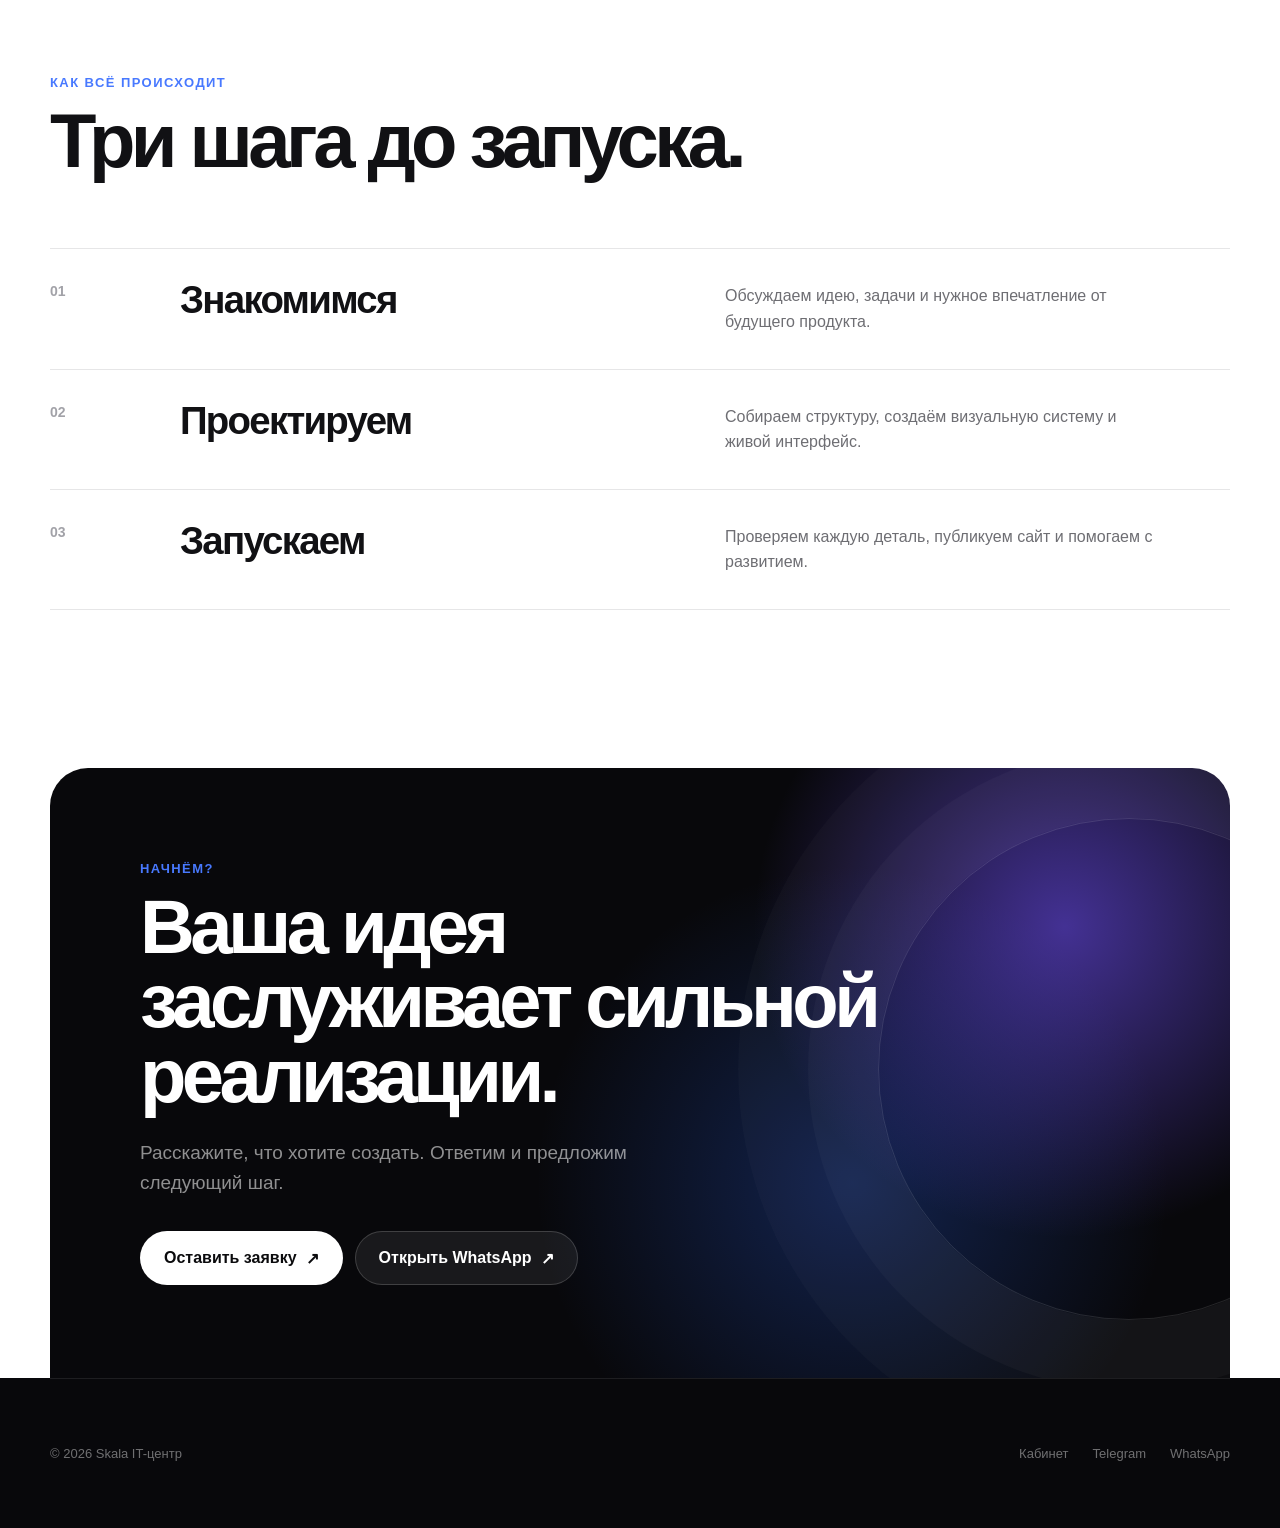
==== commit 2e9ccbeb: "Добавлена кнопка установки Skala" ====
--- a/index.html
+++ b/index.html
@@ -18,7 +18,7 @@
     :root{--bg:#050507;--paper:#f5f5f7;--ink:#111114;--muted:#6e6e73;--blue:#4879ff;--r:38px}
     *{box-sizing:border-box}html{scroll-behavior:smooth}body{margin:0;background:var(--paper);color:var(--ink);font-family:-apple-system,BlinkMacSystemFont,"Segoe UI",sans-serif;-webkit-font-smoothing:antialiased;overflow-x:hidden}a{color:inherit}.shell{width:min(1180px,calc(100% - 48px));margin:auto}
     .navbox{position:fixed;inset:18px 0 auto;z-index:20;pointer-events:none}.nav{min-height:62px;padding:8px 9px 8px 18px;border:1px solid #ffffff1e;border-radius:999px;background:#111114a8;backdrop-filter:blur(22px) saturate(150%);display:flex;align-items:center;justify-content:space-between;color:#fff;pointer-events:auto;transition:.3s}.nav.scrolled{transform:translateY(-4px);background:#111114eb;box-shadow:0 16px 50px #0005}.brand{display:flex;align-items:center;gap:11px;font-size:18px;font-weight:700;text-decoration:none}.mark{width:27px;height:27px;border-radius:9px;background:linear-gradient(145deg,#fff 0 45%,#94acff 46% 68%,#7148ff 69%);box-shadow:0 7px 20px #574cff66;transform:rotate(-7deg)}.links{display:flex;align-items:center;gap:3px}.links a{padding:11px 15px;border-radius:999px;color:#ffffffb3;font-size:14px;text-decoration:none}.links a:hover{color:#fff;background:#ffffff12}.links .navcta{padding-inline:19px;color:#111;background:#fff;font-weight:650}.menu{display:none}
-    .hero{min-height:930px;padding:170px 0 80px;color:#fff;background:radial-gradient(circle at 73% 20%,#4e58ff4d,transparent 27%),radial-gradient(circle at 90% 55%,#a64fff29,transparent 22%),linear-gradient(#050507,#0b0b10);overflow:hidden}.hero-grid{display:grid;grid-template-columns:1.05fr minmax(390px,.95fr);gap:70px;align-items:center}.eyebrow,.kicker{margin:0 0 23px;color:#ffffff9c;font-size:13px;font-weight:700;letter-spacing:.11em;text-transform:uppercase}.eyebrow{display:flex;align-items:center;gap:11px}.eyebrow:before{content:"";width:7px;height:7px;border-radius:50%;background:#70ffa8;box-shadow:0 0 18px #70ffa8}.hero h1{margin:0;font-size:clamp(56px,6.8vw,94px);line-height:.93;letter-spacing:-.07em;font-weight:720}.hero h1 span{display:block;color:#ffffff5e}.lead{max-width:590px;margin:30px 0 0;color:#ffffffa1;font-size:clamp(18px,2vw,22px);line-height:1.52;letter-spacing:-.025em}.actions{display:flex;gap:12px;flex-wrap:wrap;margin-top:38px}.btn{min-height:54px;padding:0 23px;border:1px solid transparent;border-radius:999px;display:inline-flex;align-items:center;justify-content:center;gap:9px;font-size:16px;font-weight:650;text-decoration:none;transition:.22s}.btn:hover{transform:translateY(-2px)}.primary{color:#0b0b0d;background:#fff}.ghost{border-color:#ffffff2b;background:#ffffff12;color:#fff}.btn span{transition:.22s}.btn:hover span{transform:translate(3px,-2px)}
+    .hero{min-height:930px;padding:170px 0 80px;color:#fff;background:radial-gradient(circle at 73% 20%,#4e58ff4d,transparent 27%),radial-gradient(circle at 90% 55%,#a64fff29,transparent 22%),linear-gradient(#050507,#0b0b10);overflow:hidden}.hero-grid{display:grid;grid-template-columns:1.05fr minmax(390px,.95fr);gap:70px;align-items:center}.eyebrow,.kicker{margin:0 0 23px;color:#ffffff9c;font-size:13px;font-weight:700;letter-spacing:.11em;text-transform:uppercase}.eyebrow{display:flex;align-items:center;gap:11px}.eyebrow:before{content:"";width:7px;height:7px;border-radius:50%;background:#70ffa8;box-shadow:0 0 18px #70ffa8}.hero h1{margin:0;font-size:clamp(56px,6.8vw,94px);line-height:.93;letter-spacing:-.07em;font-weight:720}.hero h1 span{display:block;color:#ffffff5e}.lead{max-width:590px;margin:30px 0 0;color:#ffffffa1;font-size:clamp(18px,2vw,22px);line-height:1.52;letter-spacing:-.025em}.actions{display:flex;gap:12px;flex-wrap:wrap;margin-top:38px}.btn{min-height:54px;padding:0 23px;border:1px solid transparent;border-radius:999px;display:inline-flex;align-items:center;justify-content:center;gap:9px;font-size:16px;font-weight:650;text-decoration:none;transition:.22s}.btn:hover{transform:translateY(-2px)}.primary{color:#0b0b0d;background:#fff}.ghost{border-color:#ffffff2b;background:#ffffff12;color:#fff}.download{border-color:#8292ff66;background:linear-gradient(135deg,#516fff,#7e52e8);color:#fff;box-shadow:0 12px 34px #526cff38}.download:hover{box-shadow:0 16px 42px #526cff55}.btn span{transition:.22s}.btn:hover span{transform:translate(3px,-2px)}
     .visual{position:relative;min-height:590px;display:grid;place-items:center;perspective:1200px}.halo{position:absolute;width:460px;height:460px;border-radius:50%;background:conic-gradient(#315dff,#913cff,#d06ee8,#5ea1ff,#315dff);filter:blur(45px);opacity:.3;animation:breathe 7s ease-in-out infinite}.device{position:relative;width:min(100%,470px);aspect-ratio:.79;padding:13px;border:1px solid #ffffff38;border-radius:44px;background:linear-gradient(145deg,#ffffff32,#ffffff0a);box-shadow:0 50px 100px #0008,inset 0 1px #ffffff50;transform:rotateY(-9deg) rotateX(3deg);backdrop-filter:blur(20px);animation:float 7s ease-in-out infinite}.screen{height:100%;padding:25px;border-radius:33px;background:radial-gradient(circle at 78% 15%,#5466ff59,transparent 27%),linear-gradient(155deg,#17171f,#08080b 70%)}.screen-top{display:flex;justify-content:space-between;font-size:13px;font-weight:700}.dots{letter-spacing:4px;color:#ffffff4b}.orb{width:205px;height:205px;margin:60px auto 48px;border-radius:50%;background:radial-gradient(circle at 31% 24%,#fff,transparent 12%),radial-gradient(circle at 30% 34%,#9aa8ff,transparent 36%),conic-gradient(from 40deg,#523cff,#a04cd3,#4b8cff,#4f2bec);box-shadow:0 24px 78px #4b48ff73,inset -18px -24px 45px #0004}.label{margin:0 0 9px;color:#ffffff75;font-size:11px;font-weight:700;letter-spacing:.16em;text-transform:uppercase}.screen h2{margin:0;font-size:29px;line-height:1.05;letter-spacing:-.045em}.screen p:last-child{color:#ffffff75;font-size:13px;line-height:1.5}.note{position:absolute;right:-18px;bottom:70px;padding:13px 17px;border:1px solid #ffffff29;border-radius:16px;background:#18181eba;box-shadow:0 20px 50px #0005;backdrop-filter:blur(18px);color:#ffffffb3;font-size:12px;font-weight:600}.note strong{display:block;margin-top:3px;color:#fff;font-size:14px}.hero-foot{margin-top:78px;padding-top:28px;border-top:1px solid #ffffff1a;display:flex;justify-content:space-between;color:#ffffff6b;font-size:12px;letter-spacing:.1em;text-transform:uppercase}
     .section{padding:130px 0}.head{display:flex;justify-content:space-between;align-items:end;gap:40px;margin-bottom:56px}.kicker{color:var(--blue);margin-bottom:14px}.head h2,.cta h2{max-width:800px;margin:0;font-size:clamp(44px,6.1vw,76px);line-height:.98;letter-spacing:-.06em}.intro{max-width:390px;margin:0 0 4px;color:var(--muted);font-size:18px;line-height:1.55}
     .bento{display:grid;grid-template-columns:1.15fr .85fr;gap:18px}.card{position:relative;min-height:420px;padding:40px;border:1px solid #1111140f;border-radius:var(--r);background:#fff;overflow:hidden;transition:.35s}.card:hover{transform:translateY(-5px);box-shadow:0 28px 70px #00000014}.dark{color:#fff;background:#0c0c0f}.wide{grid-column:1/-1;min-height:370px}.num{color:#11111459;font-size:13px;font-weight:750;letter-spacing:.1em}.dark .num{color:#ffffff61}.card h3{max-width:570px;margin:92px 0 15px;font-size:clamp(32px,4vw,50px);line-height:1;letter-spacing:-.052em}.card p{max-width:500px;margin:0;color:var(--muted);font-size:17px;line-height:1.55}.dark p{color:#ffffff7a}.rings{position:absolute;width:310px;height:310px;right:-45px;bottom:-100px;border:1px solid #3964ff38;border-radius:50%;box-shadow:0 0 0 38px #3964ff0f,0 0 0 80px #3964ff09}.code{position:absolute;right:-35px;bottom:5px;width:235px;height:235px;padding:24px;border:1px solid #ffffff1a;border-radius:28px;background:linear-gradient(145deg,#1c1c25,#111116);box-shadow:0 30px 80px #0006;transform:rotate(-7deg)}.code:before{content:"";display:block;width:62%;height:8px;border-radius:8px;background:#6b62ff;box-shadow:0 28px #ffffff24,54px 56px #ffffff14,20px 84px #5e91ff73,62px 112px #ffffff1a}.timeline{position:absolute;right:55px;top:48px;width:38%;height:76%}.line{position:absolute;left:48%;top:6%;width:2px;height:70%;background:linear-gradient(var(--blue),#3972ff0d)}.stage{position:absolute;right:0;padding:9px 13px;border-radius:999px;background:#f1f3fa;color:#646675;font-size:12px;font-weight:700}.s1{top:0}.s2{top:35%}.s3{top:70%;color:var(--blue);background:#e9efff}.pin{position:absolute;left:calc(48% - 6px);width:14px;height:14px;border:3px solid #fff;border-radius:50%;background:var(--blue);box-shadow:0 8px 22px #2f6bff59}.p1{top:5%}.p2{top:40%}.p3{top:75%}
@@ -37,7 +37,7 @@
   <main id="top">
     <section class="hero"><div class="shell">
       <div class="hero-grid">
-        <div><p class="eyebrow">IT-центр нового поколения</p><h1>Создаём цифровые продукты.<span>С характером.</span></h1><p class="lead">Skala проектирует и запускает современные сайты, в которых технологии, дизайн и смысл работают как одно целое.</p><div class="actions"><a class="btn primary" href="app/">Оставить заявку <span>↗</span></a><a class="btn ghost" href="#services">Посмотреть подход ↓</a></div></div>
+        <div><p class="eyebrow">IT-центр нового поколения</p><h1>Создаём цифровые продукты.<span>С характером.</span></h1><p class="lead">Skala проектирует и запускает современные сайты, в которых технологии, дизайн и смысл работают как одно целое.</p><div class="actions"><a class="btn primary" href="app/">Оставить заявку <span>↗</span></a><a class="btn download" href="app/?install=1">Скачать приложение <span>↓</span></a><a class="btn ghost" href="#services">Посмотреть подход ↓</a></div></div>
         <div class="visual"><div class="halo"></div><div class="device"><div class="screen"><div class="screen-top"><span>SKALA / 01</span><span class="dots">•••</span></div><div class="orb"></div><p class="label">Digital experience</p><h2>Внимание к каждой детали.</h2><p>Чистый интерфейс. Быстрая работа. Сильное впечатление.</p></div><div class="note">Статус проекта<strong>Готов к запуску · 100%</strong></div></div></div>
       </div>
       <div class="hero-foot"><span>01 / Стратегия</span><span>02 / Дизайн</span><span>03 / Разработка</span><span>04 / Запуск</span></div>
